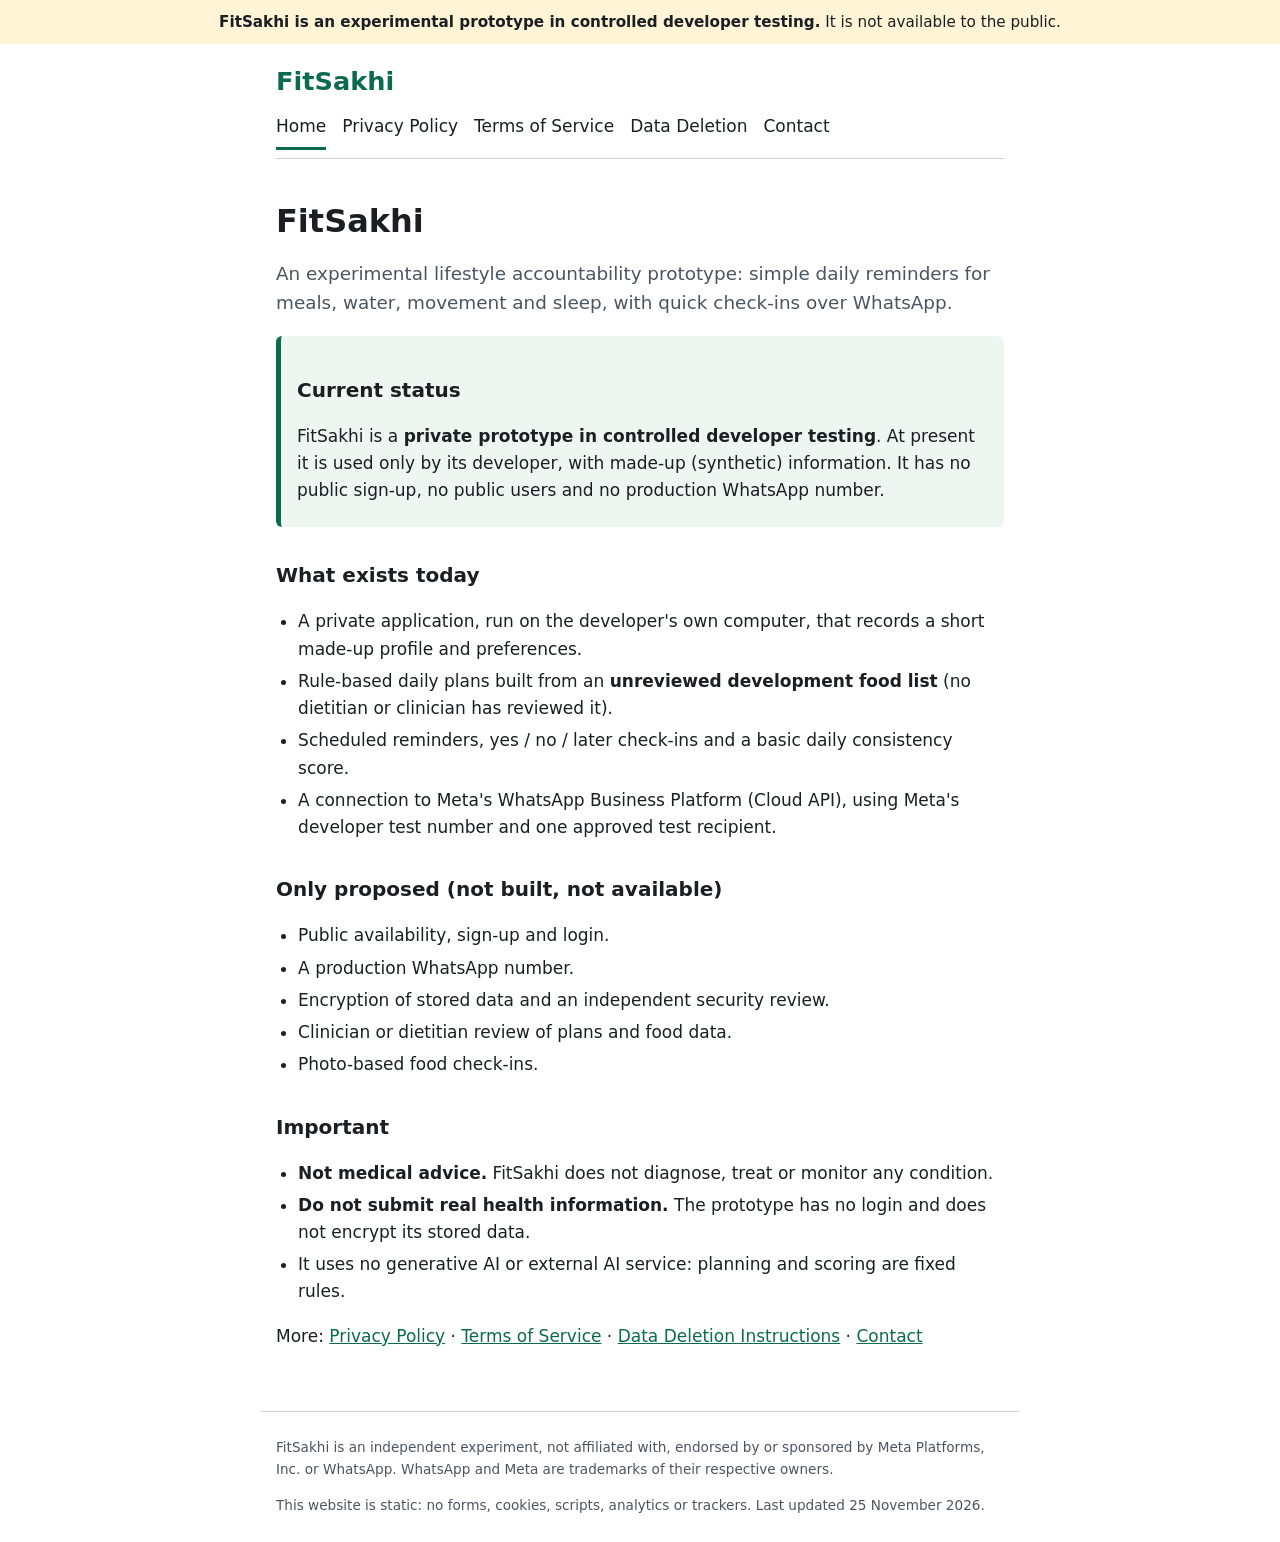
==== index.html @ 8d63efab "FitSakhi public website: privacy policy, terms, data deletion, contact" ====
<!doctype html>
<html lang="en">
<head>
<meta charset="utf-8">
<meta name="viewport" content="width=device-width, initial-scale=1">
<title>Home | FitSakhi</title>
<meta name="description" content="FitSakhi is an experimental lifestyle accountability prototype in controlled developer testing. Not medical advice.">
<link rel="stylesheet" href="style.css">
</head>
<body>
<a class="skip" href="#main">Skip to content</a>
<div class="banner" role="note"><strong>FitSakhi is an experimental prototype in controlled developer testing.</strong> It is not available to the public.</div>
<header><p class="brand">FitSakhi</p><nav aria-label="Main"><a href="index.html" aria-current="page">Home</a><a href="privacy.html">Privacy Policy</a><a href="terms.html">Terms of Service</a><a href="data-deletion.html">Data Deletion</a><a href="contact.html">Contact</a></nav></header>
<main id="main">

<h1>FitSakhi</h1>
<p class="lead">An experimental lifestyle accountability prototype: simple daily reminders for meals, water, movement and sleep, with quick check-ins over WhatsApp.</p>
<div class="callout"><h2>Current status</h2>
<p>FitSakhi is a <strong>private prototype in controlled developer testing</strong>. At present it is used only by its developer, with made-up (synthetic) information. It has no public sign-up, no public users and no production WhatsApp number.</p></div>
<h2>What exists today</h2>
<ul>
<li>A private application, run on the developer's own computer, that records a short made-up profile and preferences.</li>
<li>Rule-based daily plans built from an <strong>unreviewed development food list</strong> (no dietitian or clinician has reviewed it).</li>
<li>Scheduled reminders, yes / no / later check-ins and a basic daily consistency score.</li>
<li>A connection to Meta's WhatsApp Business Platform (Cloud API), using Meta's developer test number and one approved test recipient.</li>
</ul>
<h2>Only proposed (not built, not available)</h2>
<ul>
<li>Public availability, sign-up and login.</li>
<li>A production WhatsApp number.</li>
<li>Encryption of stored data and an independent security review.</li>
<li>Clinician or dietitian review of plans and food data.</li>
<li>Photo-based food check-ins.</li>
</ul>
<h2>Important</h2>
<ul>
<li><strong>Not medical advice.</strong> FitSakhi does not diagnose, treat or monitor any condition.</li>
<li><strong>Do not submit real health information.</strong> The prototype has no login and does not encrypt its stored data.</li>
<li>It uses no generative AI or external AI service: planning and scoring are fixed rules.</li>
</ul>
<p>More: <a href="privacy.html">Privacy Policy</a> &middot; <a href="terms.html">Terms of Service</a> &middot; <a href="data-deletion.html">Data Deletion Instructions</a> &middot; <a href="contact.html">Contact</a></p>

</main>
<footer>
<p>FitSakhi is an independent experiment, not affiliated with, endorsed by or sponsored by Meta Platforms, Inc. or WhatsApp. WhatsApp and Meta are trademarks of their respective owners.</p>
<p>This website is static: no forms, cookies, scripts, analytics or trackers. Last updated 25 November 2026.</p>
</footer>
</body>
</html>
---- style.css ----
/* FitSakhi public site: static, no scripts, no external resources. */
:root{--bg:#fff;--fg:#1b1f23;--muted:#4b5560;--line:#c9d1d9;--accent:#0b6b4d;--soft:#eef6f2;--warn:#fff4d6}
@media (prefers-color-scheme:dark){:root{--bg:#14181c;--fg:#e8ecef;--muted:#a9b3bd;--line:#3a434c;--accent:#4fc79d;--soft:#1a2a24;--warn:#3d3410}}
*{box-sizing:border-box}
body{margin:0;background:var(--bg);color:var(--fg);font:17px/1.6 system-ui,-apple-system,"Segoe UI",Roboto,sans-serif}
.skip{position:absolute;left:-999px}.skip:focus{left:8px;top:8px;background:var(--bg);padding:8px;z-index:9}
.banner{background:var(--warn);padding:10px 16px;font-size:.95rem;text-align:center}
header,main,footer{max-width:760px;margin:0 auto;padding:12px 16px}
.brand{font-size:1.6rem;font-weight:700;color:var(--accent);margin:.2em 0}
nav{display:flex;flex-wrap:wrap;gap:4px 16px;padding-bottom:8px;border-bottom:1px solid var(--line)}
nav a{color:var(--fg);padding:6px 0;text-decoration:none;border-bottom:3px solid transparent}
nav a:hover,nav a[aria-current=page]{border-color:var(--accent)}
h1{font-size:2rem;line-height:1.2;margin:.6em 0 .3em}h2{font-size:1.25rem;margin:1.6em 0 .4em}
a{color:var(--accent)}a:focus-visible,nav a:focus-visible{outline:3px solid var(--accent);outline-offset:2px}
.lead{font-size:1.15rem;color:var(--muted)}.meta{color:var(--muted);font-size:.9rem}
.callout{background:var(--soft);border-left:5px solid var(--accent);padding:6px 16px;border-radius:6px;margin:16px 0}
.scroll{overflow-x:auto}table{border-collapse:collapse;width:100%;font-size:.95rem}
th,td{border:1px solid var(--line);padding:8px;text-align:left;vertical-align:top}th{background:var(--soft)}
ul{padding-left:1.3em}li{margin:.3em 0}
footer{border-top:1px solid var(--line);margin-top:32px;font-size:.85rem;color:var(--muted)}
@media (max-width:480px){body{font-size:16px}h1{font-size:1.6rem}}
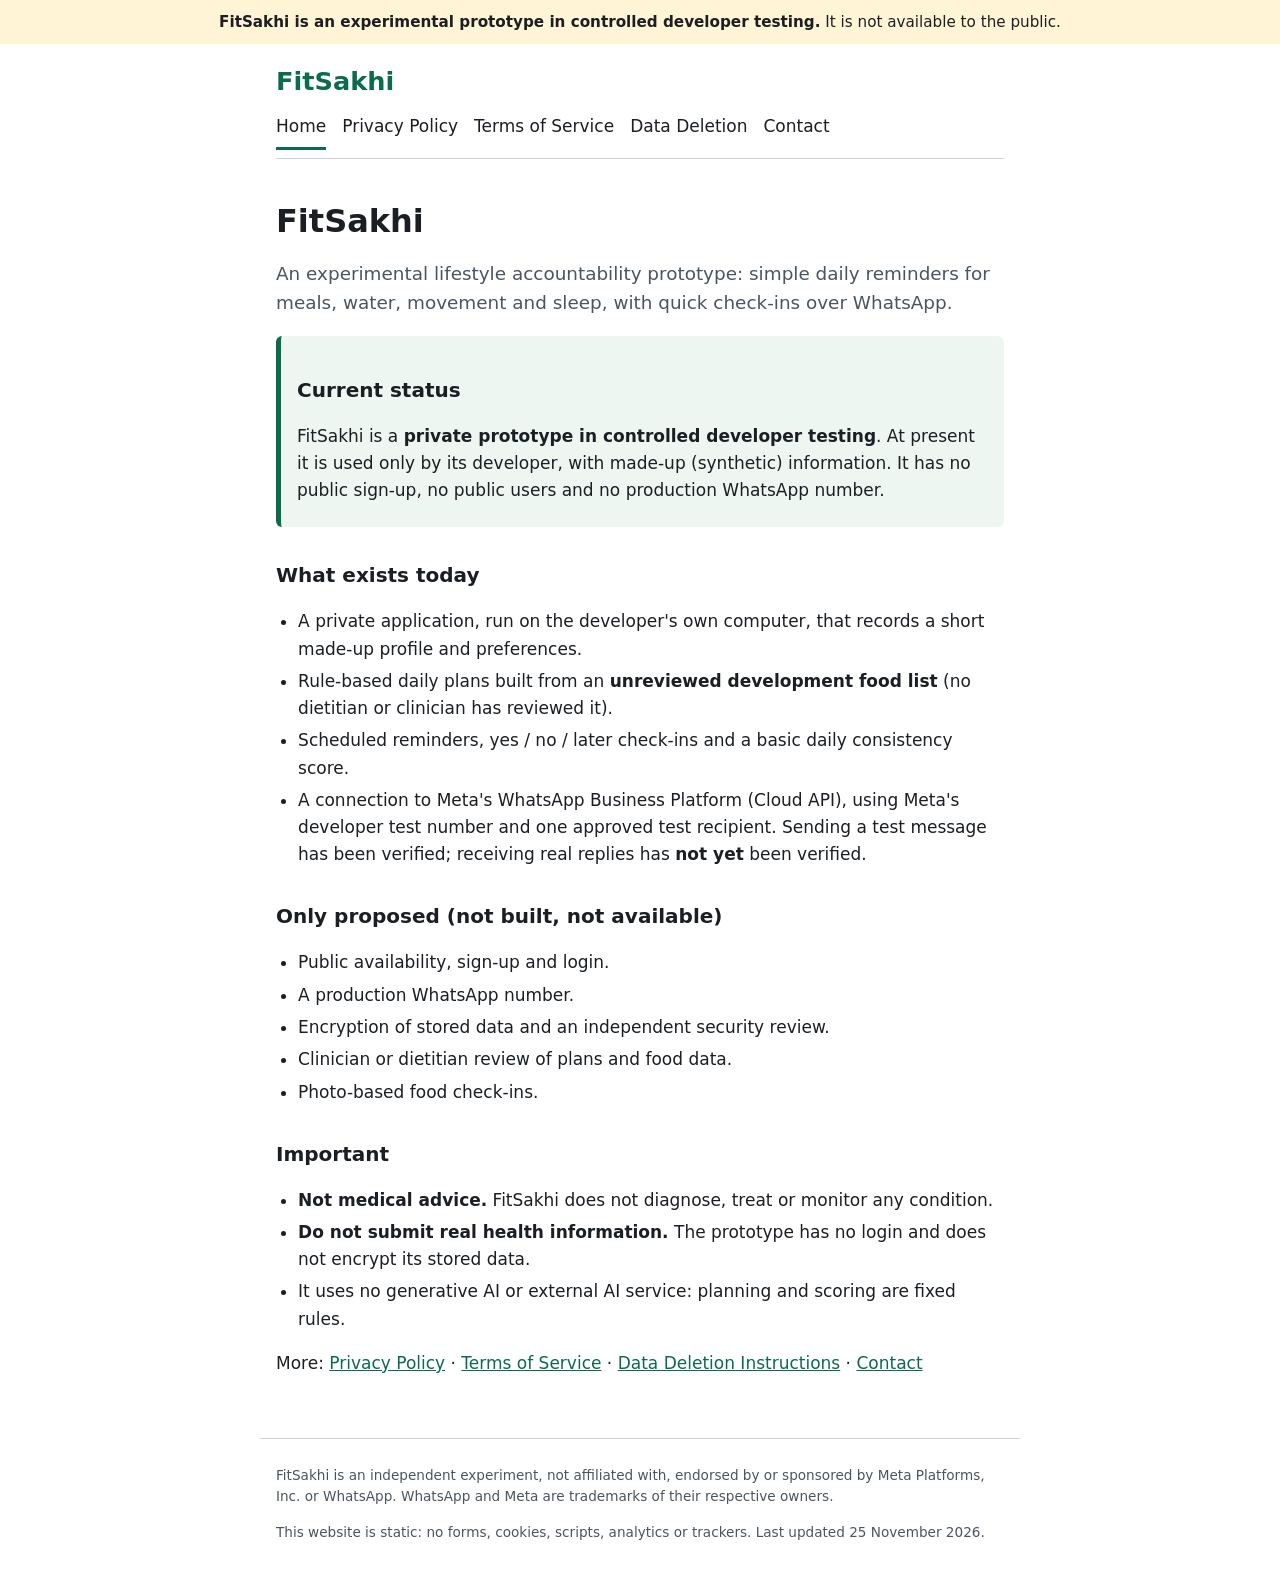
==== commit fd668a86: "State plainly that real incoming WhatsApp replies are not yet verified" ====
--- a/index.html
+++ b/index.html
@@ -22,7 +22,7 @@
 <li>A private application, run on the developer's own computer, that records a short made-up profile and preferences.</li>
 <li>Rule-based daily plans built from an <strong>unreviewed development food list</strong> (no dietitian or clinician has reviewed it).</li>
 <li>Scheduled reminders, yes / no / later check-ins and a basic daily consistency score.</li>
-<li>A connection to Meta's WhatsApp Business Platform (Cloud API), using Meta's developer test number and one approved test recipient.</li>
+<li>A connection to Meta's WhatsApp Business Platform (Cloud API), using Meta's developer test number and one approved test recipient. Sending a test message has been verified; receiving real replies has <strong>not yet</strong> been verified.</li>
 </ul>
 <h2>Only proposed (not built, not available)</h2>
 <ul>
